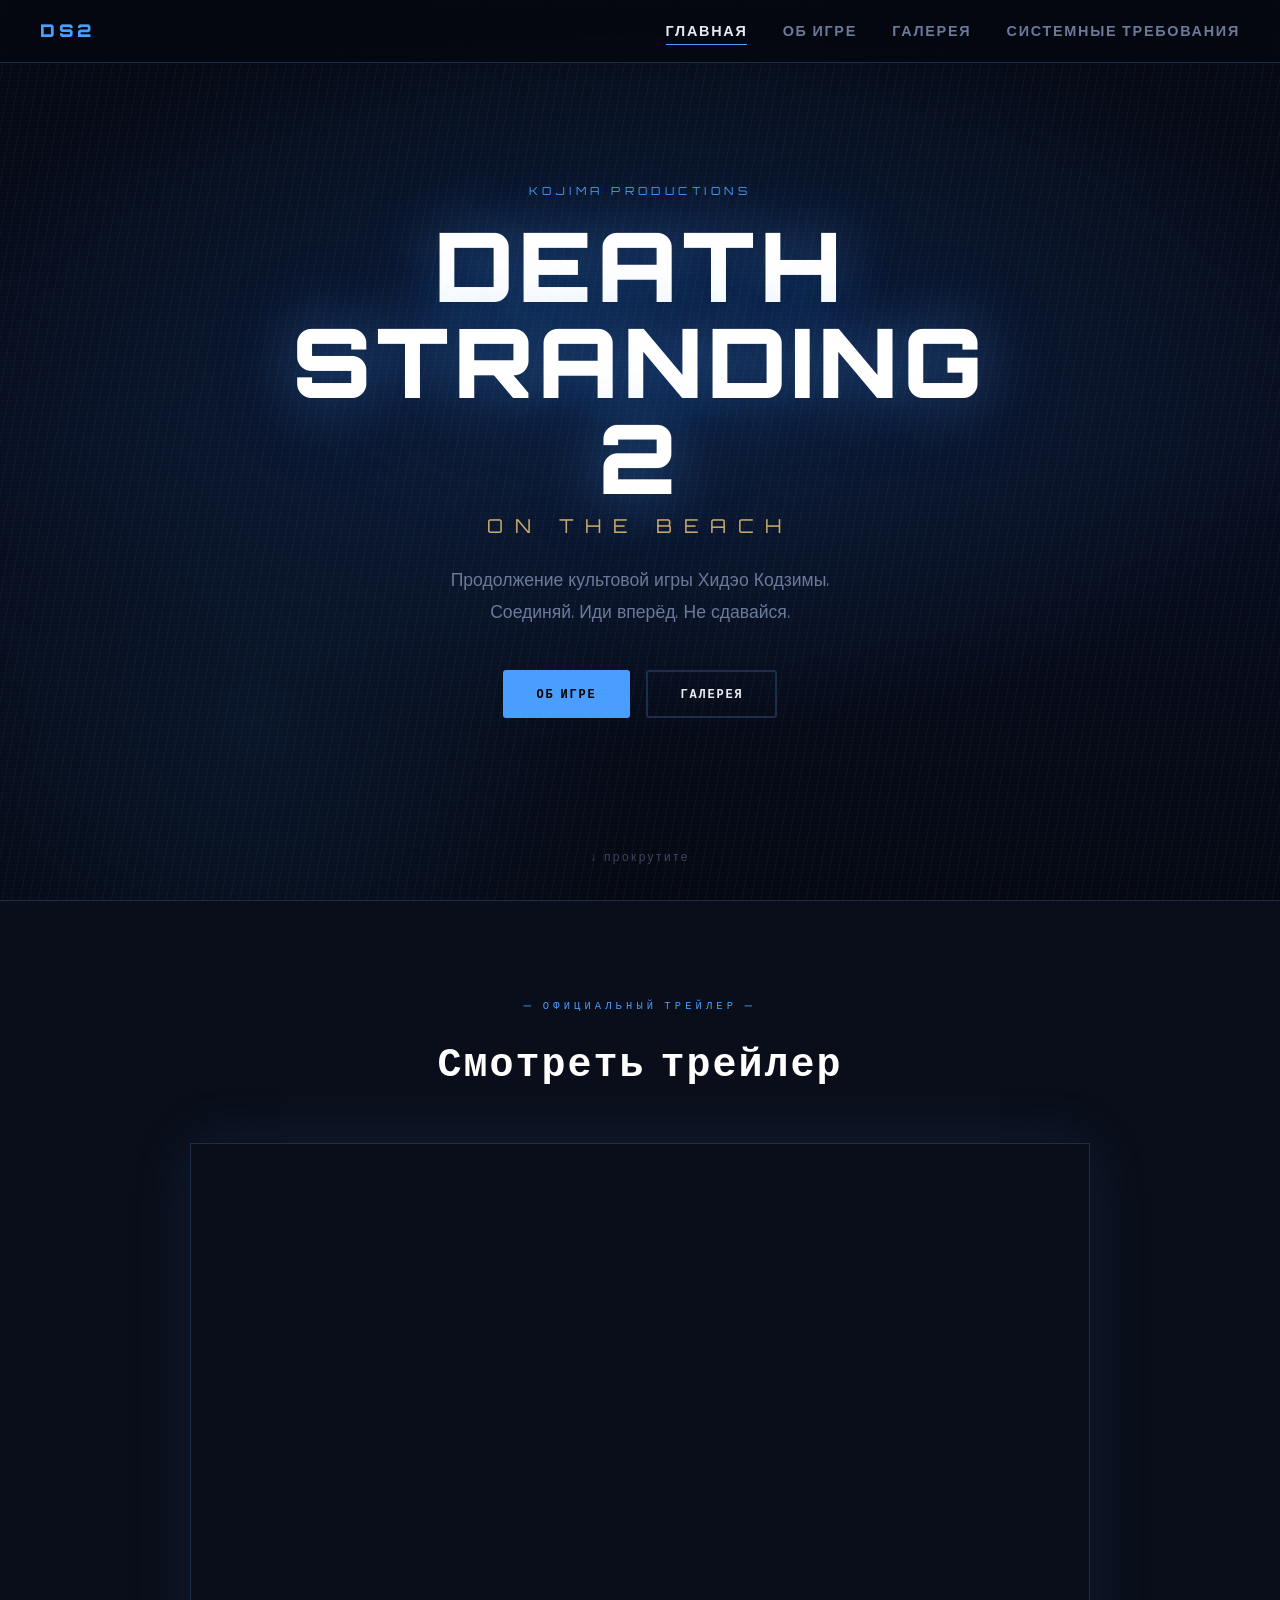
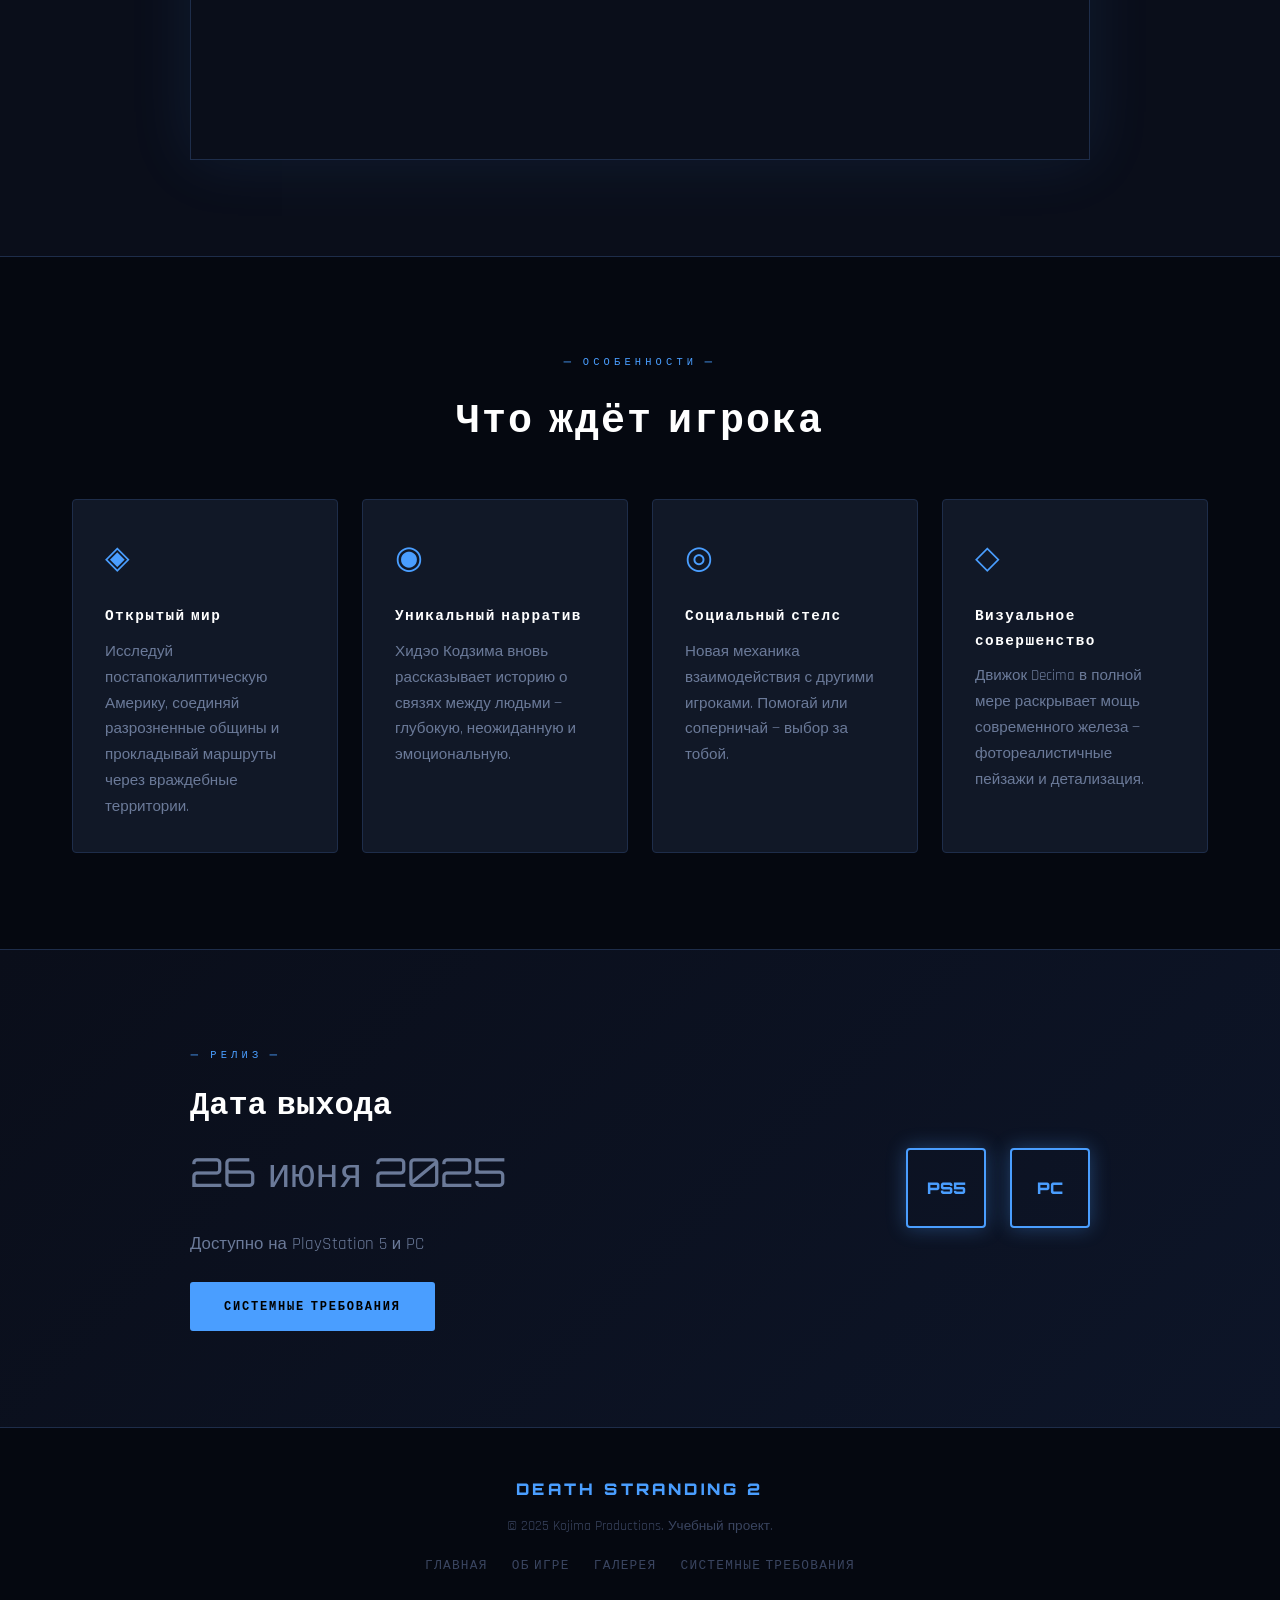
==== index.html @ 8b756a4e "Add files via upload" ====
<!DOCTYPE html>
<html lang="ru">
<head>
  <meta charset="UTF-8" />
  <meta name="viewport" content="width=device-width, initial-scale=1.0" />
  <title>Death Stranding 2: On The Beach</title>
  <link rel="stylesheet" href="style.css" />
  <link href="https://fonts.googleapis.com/css2?family=Orbitron:wght@400;700;900&family=Rajdhani:wght@300;400;600&display=swap" rel="stylesheet" />
</head>
<body>

  <!-- NAV -->
  <nav class="navbar" id="navbar">
    <div class="nav-logo">DS2</div>
    <ul class="nav-links">
      <li><a href="index.html" class="active">Главная</a></li>
      <li><a href="about.html">Об игре</a></li>
      <li><a href="gallery.html">Галерея</a></li>
      <li><a href="sysreq.html">Системные требования</a></li>
    </ul>
    <div class="nav-burger" id="burger">&#9776;</div>
  </nav>

  <!-- HERO -->
  <section class="hero">
    <div class="hero-bg">
      <div class="hero-overlay"></div>
      <div class="rain"></div>
    </div>
    <div class="hero-content">
      <p class="hero-sub">KOJIMA PRODUCTIONS</p>
      <h1 class="hero-title">DEATH STRANDING 2</h1>
      <p class="hero-tagline">ON THE BEACH</p>
      <p class="hero-desc">Продолжение культовой игры Хидэо Кодзимы.<br>Соединяй. Иди вперёд. Не сдавайся.</p>
      <div class="hero-buttons">
        <a href="about.html" class="btn btn-primary">Об игре</a>
        <a href="gallery.html" class="btn btn-outline">Галерея</a>
      </div>
    </div>
    <div class="scroll-hint">↓ прокрутите</div>
  </section>

  <!-- TRAILER -->
  <section class="trailer-section" id="trailer">
    <div class="section-header">
      <span class="section-label">— ОФИЦИАЛЬНЫЙ ТРЕЙЛЕР —</span>
      <h2>Смотреть трейлер</h2>
    </div>
    <div class="trailer-wrapper">
      <iframe
        src="https://www.youtube.com/embed/dBpDCbMhFKY"
        title="Death Stranding 2 Official Trailer"
        frameborder="0"
        allowfullscreen
      ></iframe>
    </div>
  </section>

  <!-- FEATURES -->
  <section class="features-section">
    <div class="section-header">
      <span class="section-label">— ОСОБЕННОСТИ —</span>
      <h2>Что ждёт игрока</h2>
    </div>
    <div class="features-grid">
      <div class="feature-card">
        <div class="feature-icon">◈</div>
        <h3>Открытый мир</h3>
        <p>Исследуй постапокалиптическую Америку, соединяй разрозненные общины и прокладывай маршруты через враждебные территории.</p>
      </div>
      <div class="feature-card">
        <div class="feature-icon">◉</div>
        <h3>Уникальный нарратив</h3>
        <p>Хидэо Кодзима вновь рассказывает историю о связях между людьми — глубокую, неожиданную и эмоциональную.</p>
      </div>
      <div class="feature-card">
        <div class="feature-icon">◎</div>
        <h3>Социальный стелс</h3>
        <p>Новая механика взаимодействия с другими игроками. Помогай или соперничай — выбор за тобой.</p>
      </div>
      <div class="feature-card">
        <div class="feature-icon">◇</div>
        <h3>Визуальное совершенство</h3>
        <p>Движок Decima в полной мере раскрывает мощь современного железа — фотореалистичные пейзажи и детализация.</p>
      </div>
    </div>
  </section>

  <!-- RELEASE INFO -->
  <section class="release-section">
    <div class="release-content">
      <div class="release-text">
        <span class="section-label">— РЕЛИЗ —</span>
        <h2>Дата выхода</h2>
        <p class="release-date">26 июня 2025</p>
        <p>Доступно на PlayStation 5 и PC</p>
        <a href="sysreq.html" class="btn btn-primary">Системные требования</a>
      </div>
      <div class="release-platforms">
        <div class="platform-badge">PS5</div>
        <div class="platform-badge">PC</div>
      </div>
    </div>
  </section>

  <!-- FOOTER -->
  <footer class="footer">
    <div class="footer-logo">DEATH STRANDING 2</div>
    <p>© 2025 Kojima Productions. Учебный проект.</p>
    <nav class="footer-nav">
      <a href="index.html">Главная</a>
      <a href="about.html">Об игре</a>
      <a href="gallery.html">Галерея</a>
      <a href="sysreq.html">Системные требования</a>
    </nav>
  </footer>

  <script src="main.js"></script>
</body>
</html>
---- style.css ----
/* ===========================
   CSS VARIABLES & RESET
   =========================== */
:root {
  --bg-deep:      #050810;
  --bg-dark:      #0a0e1a;
  --bg-mid:       #0f1628;
  --bg-card:      #111827;
  --accent:       #4a9eff;
  --accent-glow:  #4a9eff55;
  --accent-soft:  #2a6bcc;
  --gold:         #c8a96e;
  --text-primary: #e8eaf0;
  --text-muted:   #6b7a99;
  --text-dim:     #3a4560;
  --border:       #1e2d4a;
  --border-glow:  #4a9eff33;
  --danger:       #ff4a4a;
  --font-title:   'Orbitron', monospace;
  --font-body:    'Rajdhani', sans-serif;
}

*, *::before, *::after { box-sizing: border-box; margin: 0; padding: 0; }
html { scroll-behavior: smooth; }

body {
  background: var(--bg-deep);
  color: var(--text-primary);
  font-family: var(--font-body);
  font-size: 1.05rem;
  line-height: 1.7;
  overflow-x: hidden;
}

a { color: var(--accent); text-decoration: none; transition: color .2s; }
a:hover { color: #fff; }

img { max-width: 100%; display: block; }

/* ===========================
   NAVBAR
   =========================== */
.navbar {
  position: fixed;
  top: 0; left: 0; right: 0;
  z-index: 1000;
  display: flex;
  align-items: center;
  justify-content: space-between;
  padding: 1rem 2.5rem;
  background: rgba(5, 8, 16, 0.85);
  backdrop-filter: blur(12px);
  border-bottom: 1px solid var(--border);
  transition: background .3s;
}

.navbar.scrolled {
  background: rgba(5, 8, 16, 0.98);
  border-bottom-color: var(--border-glow);
}

.nav-logo {
  font-family: var(--font-title);
  font-size: 1.1rem;
  font-weight: 900;
  color: var(--accent);
  letter-spacing: 0.2em;
}

.nav-links {
  display: flex;
  gap: 2.2rem;
  list-style: none;
}

.nav-links a {
  font-family: var(--font-body);
  font-size: 0.9rem;
  font-weight: 600;
  letter-spacing: 0.12em;
  text-transform: uppercase;
  color: var(--text-muted);
  position: relative;
  padding-bottom: 4px;
}

.nav-links a::after {
  content: '';
  position: absolute;
  bottom: 0; left: 0;
  width: 0; height: 1px;
  background: var(--accent);
  transition: width .3s;
}

.nav-links a:hover,
.nav-links a.active {
  color: var(--text-primary);
}

.nav-links a:hover::after,
.nav-links a.active::after { width: 100%; }

.nav-burger {
  display: none;
  font-size: 1.5rem;
  cursor: pointer;
  color: var(--text-primary);
}

/* ===========================
   HERO SECTION
   =========================== */
.hero {
  position: relative;
  min-height: 100vh;
  display: flex;
  align-items: center;
  justify-content: center;
  text-align: center;
  overflow: hidden;
}

.hero-bg {
  position: absolute;
  inset: 0;
  background:
    radial-gradient(ellipse 80% 60% at 50% 40%, #0d1f3c 0%, transparent 70%),
    radial-gradient(ellipse 50% 80% at 20% 80%, #0a1528 0%, transparent 60%),
    linear-gradient(180deg, #050810 0%, #080d1e 50%, #050810 100%);
}

.hero-overlay {
  position: absolute;
  inset: 0;
  background: 
    repeating-linear-gradient(
      0deg,
      transparent,
      transparent 2px,
      rgba(74, 158, 255, 0.015) 2px,
      rgba(74, 158, 255, 0.015) 4px
    );
  pointer-events: none;
}

/* Rain effect */
.rain {
  position: absolute;
  inset: 0;
  pointer-events: none;
  overflow: hidden;
}

.rain::before {
  content: '';
  position: absolute;
  top: -100%;
  left: -20%;
  width: 140%;
  height: 200%;
  background: repeating-linear-gradient(
    100deg,
    transparent 0px,
    transparent 8px,
    rgba(74, 158, 255, 0.06) 8px,
    rgba(74, 158, 255, 0.06) 9px
  );
  animation: rain-fall 2s linear infinite;
}

@keyframes rain-fall {
  0%   { transform: translateY(-50%) translateX(-5%); }
  100% { transform: translateY(0%) translateX(0%); }
}

.hero-content {
  position: relative;
  z-index: 2;
  max-width: 800px;
  padding: 0 2rem;
  animation: hero-in 1.2s ease both;
}

@keyframes hero-in {
  from { opacity: 0; transform: translateY(40px); }
  to   { opacity: 1; transform: translateY(0); }
}

.hero-sub {
  font-family: var(--font-title);
  font-size: 0.7rem;
  letter-spacing: 0.4em;
  color: var(--accent);
  text-transform: uppercase;
  margin-bottom: 1rem;
}

.hero-title {
  font-family: var(--font-title);
  font-size: clamp(2.5rem, 8vw, 6rem);
  font-weight: 900;
  line-height: 1;
  letter-spacing: 0.05em;
  color: #fff;
  text-shadow: 0 0 60px rgba(74, 158, 255, 0.4), 0 0 120px rgba(74, 158, 255, 0.15);
  margin-bottom: 0.3rem;
}

.hero-tagline {
  font-family: var(--font-title);
  font-size: clamp(0.8rem, 2vw, 1.2rem);
  letter-spacing: 0.6em;
  color: var(--gold);
  margin-bottom: 1.5rem;
}

.hero-desc {
  font-size: 1.1rem;
  color: var(--text-muted);
  max-width: 500px;
  margin: 0 auto 2.5rem;
  line-height: 1.8;
}

.hero-buttons {
  display: flex;
  gap: 1rem;
  justify-content: center;
  flex-wrap: wrap;
}

.scroll-hint {
  position: absolute;
  bottom: 2rem;
  left: 50%;
  transform: translateX(-50%);
  font-size: 0.75rem;
  letter-spacing: 0.2em;
  color: var(--text-dim);
  animation: bob 2s ease infinite;
}

@keyframes bob {
  0%, 100% { transform: translateX(-50%) translateY(0); }
  50%       { transform: translateX(-50%) translateY(6px); }
}

/* ===========================
   BUTTONS
   =========================== */
.btn {
  display: inline-block;
  padding: 0.75rem 2rem;
  font-family: var(--font-title);
  font-size: 0.75rem;
  font-weight: 700;
  letter-spacing: 0.15em;
  text-transform: uppercase;
  border-radius: 3px;
  transition: all .25s;
  cursor: pointer;
}

.btn-primary {
  background: var(--accent);
  color: #000;
  border: 2px solid var(--accent);
}

.btn-primary:hover {
  background: #fff;
  border-color: #fff;
  color: #000;
  box-shadow: 0 0 30px var(--accent-glow);
}

.btn-outline {
  background: transparent;
  color: var(--text-primary);
  border: 2px solid var(--border);
}

.btn-outline:hover {
  border-color: var(--accent);
  color: var(--accent);
  box-shadow: 0 0 20px var(--accent-glow);
}

/* ===========================
   SECTION HEADERS
   =========================== */
.section-label {
  font-family: var(--font-title);
  font-size: 0.65rem;
  letter-spacing: 0.4em;
  color: var(--accent);
  display: block;
  margin-bottom: 0.75rem;
}

.section-header {
  text-align: center;
  margin-bottom: 3rem;
}

.section-header h2 {
  font-family: var(--font-title);
  font-size: clamp(1.5rem, 4vw, 2.5rem);
  font-weight: 900;
  color: #fff;
  letter-spacing: 0.05em;
}

/* ===========================
   TRAILER SECTION
   =========================== */
.trailer-section {
  padding: 6rem 2rem;
  background: var(--bg-dark);
  border-top: 1px solid var(--border);
  border-bottom: 1px solid var(--border);
}

.trailer-wrapper {
  max-width: 900px;
  margin: 0 auto;
  position: relative;
  padding-bottom: 50.625%; /* 16:9 ratio for 900px max */
  height: 0;
  overflow: hidden;
  border: 1px solid var(--border);
  box-shadow: 0 0 60px rgba(74, 158, 255, 0.1);
}

.trailer-wrapper iframe {
  position: absolute;
  top: 0; left: 0;
  width: 100%;
  height: 100%;
}

/* ===========================
   FEATURES SECTION
   =========================== */
.features-section {
  padding: 6rem 2rem;
  max-width: 1200px;
  margin: 0 auto;
}

.features-grid {
  display: grid;
  grid-template-columns: repeat(auto-fit, minmax(240px, 1fr));
  gap: 1.5rem;
}

.feature-card {
  background: var(--bg-card);
  border: 1px solid var(--border);
  border-radius: 4px;
  padding: 2rem;
  transition: border-color .3s, transform .3s;
}

.feature-card:hover {
  border-color: var(--accent);
  transform: translateY(-4px);
  box-shadow: 0 8px 40px rgba(74, 158, 255, 0.08);
}

.feature-icon {
  font-size: 2rem;
  color: var(--accent);
  margin-bottom: 1rem;
}

.feature-card h3 {
  font-family: var(--font-title);
  font-size: 0.9rem;
  letter-spacing: 0.1em;
  color: #fff;
  margin-bottom: 0.75rem;
}

.feature-card p {
  color: var(--text-muted);
  font-size: 0.95rem;
  line-height: 1.7;
}

/* ===========================
   RELEASE SECTION
   =========================== */
.release-section {
  padding: 6rem 2rem;
  background: linear-gradient(135deg, var(--bg-dark) 0%, #0d1528 100%);
  border-top: 1px solid var(--border);
}

.release-content {
  max-width: 900px;
  margin: 0 auto;
  display: flex;
  align-items: center;
  justify-content: space-between;
  gap: 3rem;
  flex-wrap: wrap;
}

.release-text h2 {
  font-family: var(--font-title);
  font-size: 2rem;
  color: #fff;
  margin-bottom: 0.5rem;
}

.release-date {
  font-family: var(--font-title);
  font-size: 2.5rem;
  color: var(--accent);
  margin-bottom: 0.5rem;
}

.release-text p {
  color: var(--text-muted);
  margin-bottom: 1.5rem;
}

.release-platforms {
  display: flex;
  gap: 1.5rem;
}

.platform-badge {
  width: 80px;
  height: 80px;
  display: flex;
  align-items: center;
  justify-content: center;
  font-family: var(--font-title);
  font-size: 1rem;
  font-weight: 900;
  color: var(--accent);
  border: 2px solid var(--accent);
  border-radius: 4px;
  box-shadow: 0 0 20px var(--accent-glow);
}

/* ===========================
   PAGE HERO (inner pages)
   =========================== */
.page-hero {
  padding: 10rem 2rem 4rem;
  background:
    radial-gradient(ellipse 70% 60% at 50% 50%, #0d1f3c 0%, transparent 70%),
    var(--bg-deep);
  border-bottom: 1px solid var(--border);
  text-align: center;
}

.page-hero-content h1 {
  font-family: var(--font-title);
  font-size: clamp(2rem, 6vw, 4rem);
  font-weight: 900;
  color: #fff;
  line-height: 1.1;
  margin-top: 0.5rem;
}

/* ===========================
   ABOUT PAGE
   =========================== */
.about-section {
  max-width: 1200px;
  margin: 0 auto;
  padding: 5rem 2rem;
}

.about-grid {
  display: grid;
  grid-template-columns: 1fr 360px;
  gap: 3rem;
}

.about-text h2 {
  font-family: var(--font-title);
  font-size: 1.2rem;
  color: var(--accent);
  letter-spacing: 0.08em;
  margin: 2rem 0 0.75rem;
}

.about-text h2:first-child { margin-top: 0; }

.about-text p {
  color: var(--text-muted);
  margin-bottom: 1rem;
  line-height: 1.8;
}

.info-card {
  background: var(--bg-card);
  border: 1px solid var(--border);
  border-radius: 4px;
  padding: 1.5rem;
  margin-bottom: 1.5rem;
}

.info-card h3 {
  font-family: var(--font-title);
  font-size: 0.75rem;
  letter-spacing: 0.2em;
  color: var(--accent);
  margin-bottom: 1rem;
  padding-bottom: 0.75rem;
  border-bottom: 1px solid var(--border);
}

.info-list {
  list-style: none;
}

.info-list li {
  display: flex;
  justify-content: space-between;
  padding: 0.5rem 0;
  border-bottom: 1px solid var(--border);
  font-size: 0.9rem;
}

.info-list li:last-child { border-bottom: none; }
.info-list li span:first-child { color: var(--text-muted); }
.info-list li span:last-child { color: var(--text-primary); text-align: right; }

.rating-row {
  display: flex;
  justify-content: space-between;
  padding: 0.5rem 0;
  font-size: 0.9rem;
  border-bottom: 1px solid var(--border);
}

.rating-row:last-child { border-bottom: none; }
.rating-val { color: var(--gold); font-weight: 600; }

.characters-section {
  background: var(--bg-dark);
  border-top: 1px solid var(--border);
  padding: 5rem 2rem;
}

.characters-grid {
  max-width: 1000px;
  margin: 0 auto;
  display: grid;
  grid-template-columns: repeat(auto-fit, minmax(260px, 1fr));
  gap: 1.5rem;
}

.char-card {
  background: var(--bg-mid);
  border: 1px solid var(--border);
  border-radius: 4px;
  padding: 2rem;
  position: relative;
  overflow: hidden;
  transition: border-color .3s;
}

.char-card:hover { border-color: var(--accent); }

.char-number {
  font-family: var(--font-title);
  font-size: 3rem;
  font-weight: 900;
  color: var(--border);
  position: absolute;
  top: 1rem; right: 1.5rem;
  line-height: 1;
}

.char-card h3 {
  font-family: var(--font-title);
  font-size: 0.85rem;
  color: #fff;
  letter-spacing: 0.1em;
  margin-bottom: 0.75rem;
}

.char-card p { color: var(--text-muted); font-size: 0.95rem; }

/* ===========================
   GALLERY PAGE
   =========================== */
.gallery-section {
  max-width: 1200px;
  margin: 0 auto;
  padding: 5rem 2rem;
}

.gallery-grid {
  display: grid;
  grid-template-columns: repeat(auto-fill, minmax(340px, 1fr));
  gap: 1.5rem;
}

.gallery-card {
  cursor: pointer;
  border: 1px solid var(--border);
  border-radius: 4px;
  overflow: hidden;
  transition: border-color .3s, transform .3s;
}

.gallery-card:hover {
  border-color: var(--accent);
  transform: scale(1.02);
  box-shadow: 0 8px 40px rgba(74, 158, 255, 0.12);
}

.gallery-img {
  width: 100%;
  height: 220px;
  background-size: cover;
  background-position: center;
  position: relative;
}

/* Scene placeholders using gradients */
.scene-1 {
  background: linear-gradient(135deg, #0a1a2e 0%, #0d2a4a 40%, #1a3a5c 70%, #0a1a2e 100%);
}
.scene-1::after {
  content: '◈ Горный ландшафт';
  position: absolute; bottom: 10px; left: 10px;
  font-family: var(--font-title); font-size: 0.6rem; color: var(--accent);
  letter-spacing: 0.15em; opacity: 0.6;
}

.scene-2 {
  background: linear-gradient(160deg, #050a14 0%, #0a1e36 50%, #061424 100%);
}
.scene-2::before {
  content: '';
  position: absolute; inset: 0;
  background: repeating-linear-gradient(
    100deg, transparent 0px, transparent 8px,
    rgba(74,158,255,0.1) 8px, rgba(74,158,255,0.1) 9px
  );
}

.scene-3 {
  background: linear-gradient(120deg, #0c1a0c 0%, #0a200a 30%, #152515 60%, #0c2c0c 100%);
}
.scene-3::after {
  content: '';
  position: absolute; bottom: 0; left: 0; right: 0; height: 40%;
  background: linear-gradient(to top, rgba(20,80,20,0.3), transparent);
}

.scene-4 {
  background: linear-gradient(180deg, #02050a 0%, #050d1a 50%, #0a1428 100%);
}
.scene-4::before {
  content: '';
  position: absolute;
  top: 30%; left: 40%;
  width: 120px; height: 2px;
  background: linear-gradient(90deg, transparent, var(--accent), transparent);
  opacity: 0.4;
  box-shadow: 0 0 20px var(--accent);
}

.scene-5 {
  background: linear-gradient(135deg, #1a0a0a 0%, #2a0a14 40%, #1a0a20 100%);
}
.scene-5::before {
  content: '';
  position: absolute; inset: 0;
  background: radial-gradient(circle at 50% 40%, rgba(200,80,80,0.2) 0%, transparent 60%);
}

.scene-6 {
  background: linear-gradient(160deg, #080814 0%, #0e0e2a 50%, #060618 100%);
}
.scene-6::before {
  content: '';
  position: absolute; inset: 0;
  background: repeating-linear-gradient(
    0deg, transparent, transparent 30px,
    rgba(100,100,200,0.04) 30px, rgba(100,100,200,0.04) 31px
  );
}

.gallery-caption {
  background: var(--bg-card);
  padding: 0.75rem 1rem;
  font-size: 0.85rem;
  color: var(--text-muted);
}

/* Lightbox */
.lightbox {
  display: none;
  position: fixed;
  inset: 0;
  z-index: 2000;
  background: rgba(0,0,0,0.95);
  align-items: center;
  justify-content: center;
}

.lightbox.open { display: flex; }

.lightbox-img-wrap {
  max-width: 800px;
  width: 90%;
  text-align: center;
}

.lightbox-img {
  width: 100%;
  height: 480px;
  background-size: cover;
  border: 1px solid var(--border);
  margin-bottom: 1rem;
}

.lightbox-caption {
  color: var(--text-muted);
  font-size: 0.95rem;
}

.lightbox-close, .lightbox-prev, .lightbox-next {
  position: absolute;
  background: none;
  border: 1px solid var(--border);
  color: var(--text-primary);
  font-size: 1.5rem;
  cursor: pointer;
  width: 48px;
  height: 48px;
  display: flex;
  align-items: center;
  justify-content: center;
  border-radius: 3px;
  transition: border-color .2s;
}

.lightbox-close { top: 1.5rem; right: 1.5rem; }
.lightbox-prev  { left: 1.5rem; top: 50%; transform: translateY(-50%); }
.lightbox-next  { right: 1.5rem; top: 50%; transform: translateY(-50%); }

.lightbox-close:hover,
.lightbox-prev:hover,
.lightbox-next:hover {
  border-color: var(--accent);
  color: var(--accent);
}

/* ===========================
   SYSTEM REQUIREMENTS PAGE
   =========================== */
.sysreq-section {
  max-width: 1200px;
  margin: 0 auto;
  padding: 5rem 2rem;
}

.sysreq-intro {
  max-width: 700px;
  margin: 0 auto 3rem;
  text-align: center;
  color: var(--text-muted);
  line-height: 1.8;
}

.sysreq-grid {
  display: grid;
  grid-template-columns: repeat(auto-fit, minmax(300px, 1fr));
  gap: 1.5rem;
  margin-bottom: 5rem;
}

.sysreq-card {
  background: var(--bg-card);
  border: 1px solid var(--border);
  border-radius: 4px;
  overflow: hidden;
  transition: border-color .3s;
}

.sysreq-card:hover { border-color: var(--border-glow); }

.ultra-card { border-color: var(--gold) !important; }

.sysreq-card-header {
  padding: 1.25rem 1.5rem;
  border-bottom: 1px solid var(--border);
}

.sysreq-card-header.min  { background: rgba(74, 158, 255, 0.05); }
.sysreq-card-header.rec  { background: rgba(74, 158, 255, 0.1); }
.sysreq-card-header.ultra { background: rgba(200, 169, 110, 0.08); }

.sysreq-badge {
  font-family: var(--font-title);
  font-size: 0.7rem;
  letter-spacing: 0.2em;
  color: var(--accent);
  display: block;
  margin-bottom: 0.25rem;
}

.ultra .sysreq-badge { color: var(--gold); }

.sysreq-card-header p {
  font-size: 0.8rem;
  color: var(--text-muted);
}

.sysreq-list {
  list-style: none;
  padding: 0.5rem 0;
}

.sysreq-list li {
  display: flex;
  flex-direction: column;
  gap: 0.2rem;
  padding: 0.75rem 1.5rem;
  border-bottom: 1px solid var(--border);
  font-size: 0.9rem;
}

.sysreq-list li:last-child { border-bottom: none; }

.req-label {
  color: var(--text-muted);
  font-size: 0.75rem;
  text-transform: uppercase;
  letter-spacing: 0.08em;
}

.req-val { color: var(--text-primary); }

/* PS5 section */
.ps5-section {
  border-top: 1px solid var(--border);
  padding-top: 4rem;
}

.ps5-grid {
  display: grid;
  grid-template-columns: repeat(auto-fit, minmax(240px, 1fr));
  gap: 1.5rem;
  max-width: 900px;
  margin: 0 auto;
}

.ps5-card {
  background: var(--bg-mid);
  border: 1px solid var(--border);
  border-radius: 4px;
  padding: 2rem;
  text-align: center;
  transition: border-color .3s;
}

.ps5-card:hover { border-color: var(--accent); }

.ps5-icon {
  font-size: 2rem;
  color: var(--accent);
  margin-bottom: 1rem;
}

.ps5-card h3 {
  font-family: var(--font-title);
  font-size: 0.85rem;
  color: #fff;
  margin-bottom: 0.75rem;
  letter-spacing: 0.1em;
}

.ps5-card p { color: var(--text-muted); font-size: 0.9rem; }

/* ===========================
   FOOTER
   =========================== */
.footer {
  background: var(--bg-deep);
  border-top: 1px solid var(--border);
  padding: 3rem 2rem;
  text-align: center;
}

.footer-logo {
  font-family: var(--font-title);
  font-size: 1rem;
  font-weight: 900;
  color: var(--accent);
  letter-spacing: 0.2em;
  margin-bottom: 0.75rem;
}

.footer p {
  color: var(--text-dim);
  font-size: 0.85rem;
  margin-bottom: 1rem;
}

.footer-nav {
  display: flex;
  gap: 1.5rem;
  justify-content: center;
  flex-wrap: wrap;
}

.footer-nav a {
  font-size: 0.8rem;
  font-family: var(--font-title);
  letter-spacing: 0.1em;
  text-transform: uppercase;
  color: var(--text-dim);
}

.footer-nav a:hover { color: var(--accent); }

/* ===========================
   RESPONSIVE
   =========================== */
@media (max-width: 768px) {
  .navbar { padding: 1rem 1.5rem; }
  .nav-links { display: none; flex-direction: column; position: absolute; top: 100%; left: 0; right: 0; background: var(--bg-deep); border-bottom: 1px solid var(--border); padding: 1rem 2rem; gap: 1rem; }
  .nav-links.open { display: flex; }
  .nav-burger { display: block; }

  .about-grid { grid-template-columns: 1fr; }
  .release-content { flex-direction: column; text-align: center; }
  .release-platforms { justify-content: center; }
  .lightbox-prev { left: 0.5rem; }
  .lightbox-next { right: 0.5rem; }
  .lightbox-img { height: 260px; }
  .gallery-grid { grid-template-columns: 1fr; }
}

@media (max-width: 480px) {
  .hero-title { font-size: 2.2rem; }
  .hero-buttons { flex-direction: column; align-items: center; }
  .sysreq-grid { grid-template-columns: 1fr; }
}
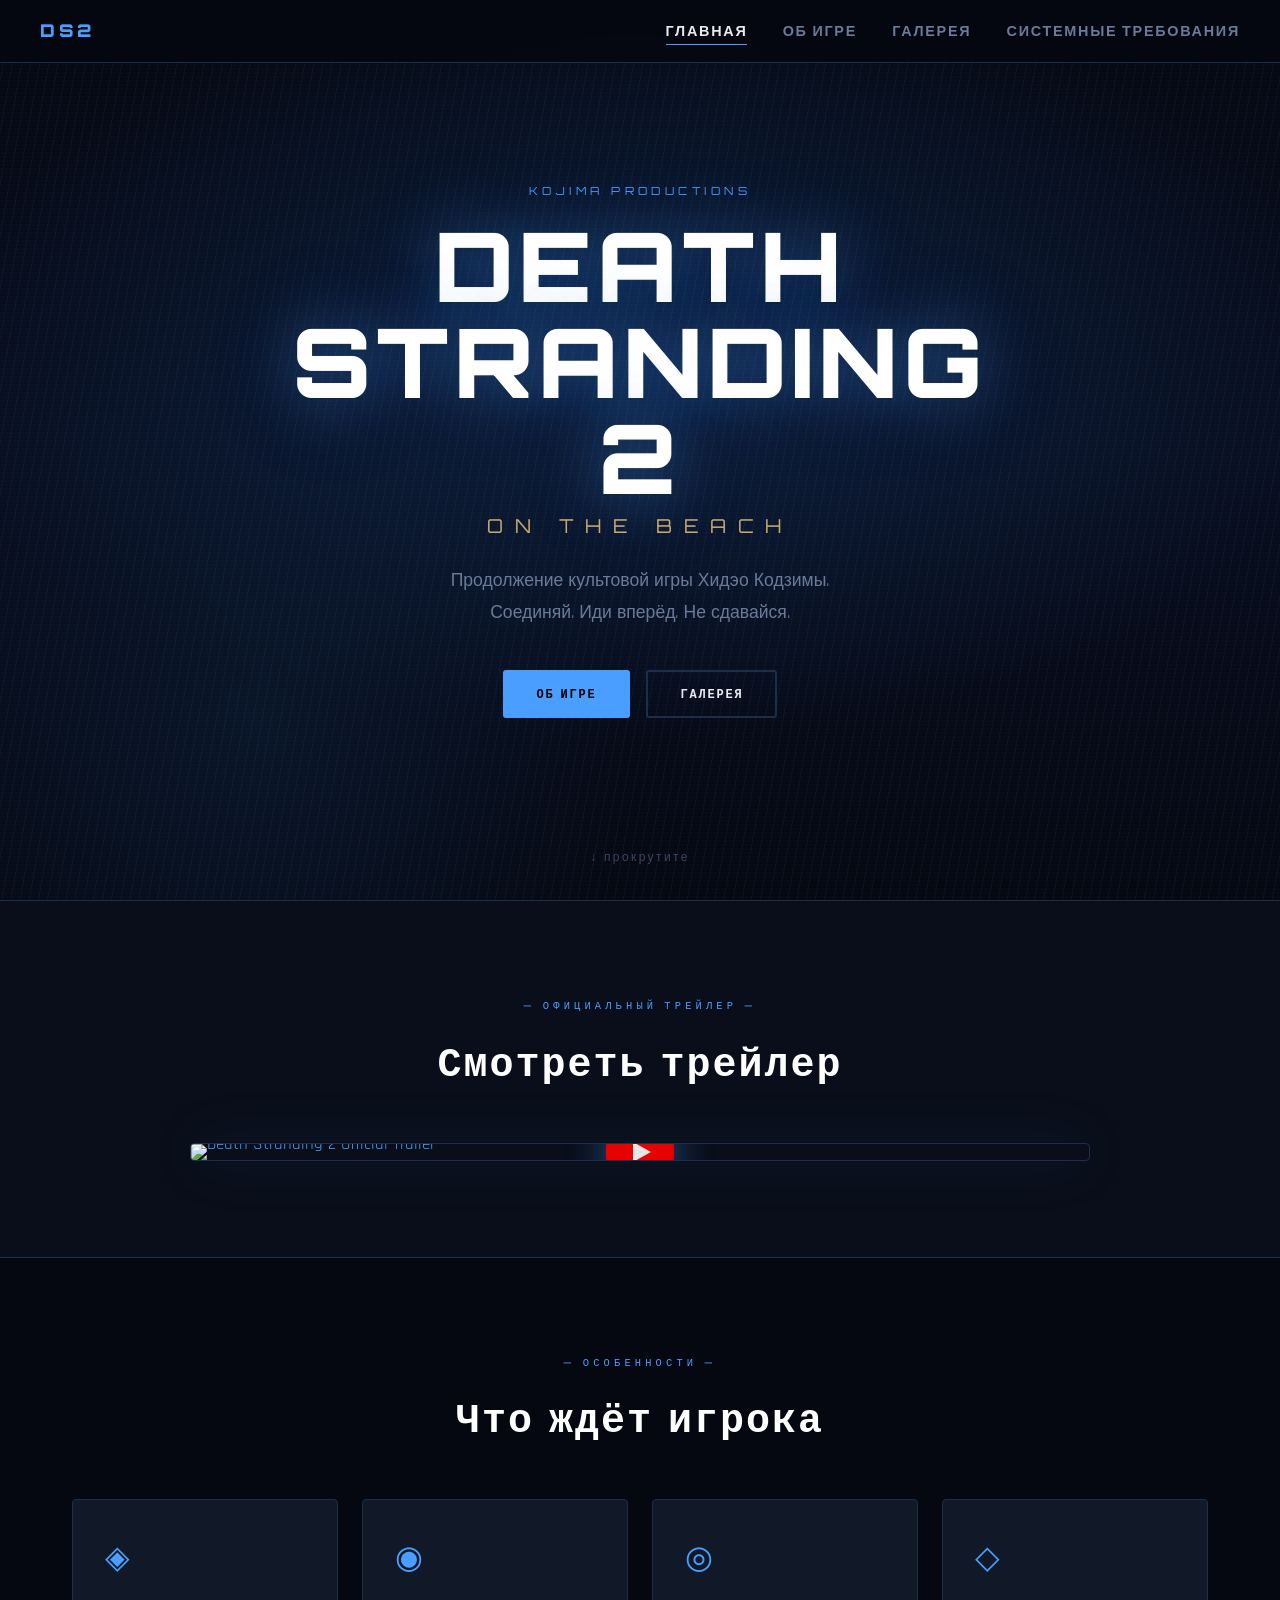
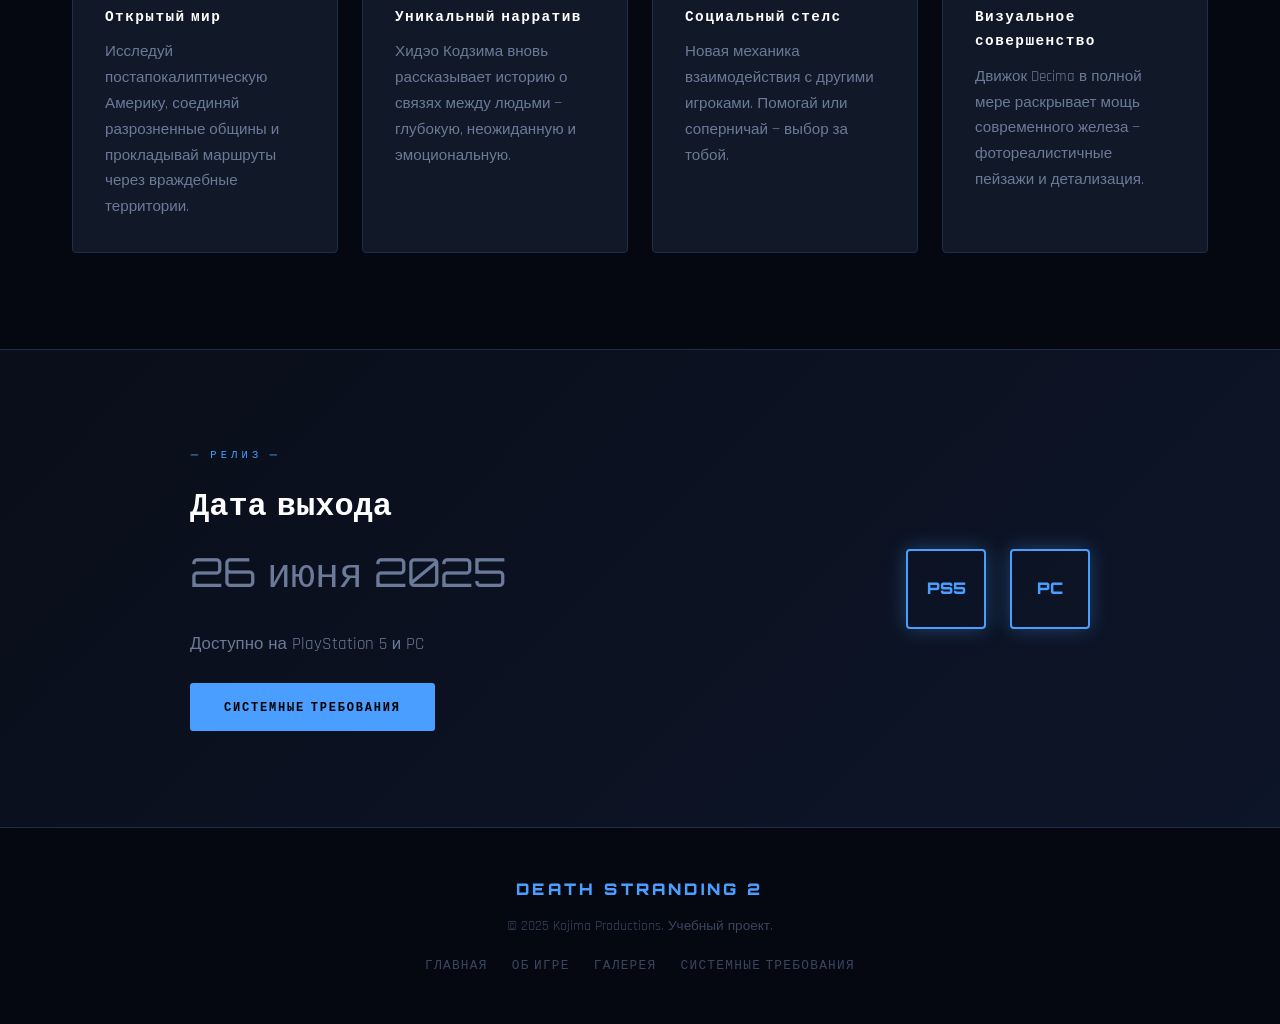
==== commit 31471c5d: "Update trailer section to use thumbnail link Replaced iframe with a clickable trailer thumbnail link" ====
--- a/index.html
+++ b/index.html
@@ -47,12 +47,12 @@
       <h2>Смотреть трейлер</h2>
     </div>
     <div class="trailer-wrapper">
-      <iframe
-        src="https://www.youtube.com/embed/dBpDCbMhFKY"
-        title="Death Stranding 2 Official Trailer"
-        frameborder="0"
-        allowfullscreen
-      ></iframe>
+      <a class="trailer-thumb" href="https://www.youtube.com/watch?v=F79oEkMXElU" target="_blank" rel="noopener">
+        <img src="https://img.youtube.com/vi/F79oEkMXElU/maxresdefault.jpg" alt="Death Stranding 2 Official Trailer" />
+        <div class="trailer-play">
+          <svg viewBox="0 0 68 48" width="68" height="48"><path d="M66.5 7.7c-.8-2.9-3-5.1-5.8-5.9C55.8 0 34 0 34 0S12.2 0 7.3 1.8C4.5 2.6 2.3 4.8 1.5 7.7 0 12.7 0 24 0 24s0 11.3 1.5 16.3c.8 2.9 3 5.1 5.8 5.9C12.2 48 34 48 34 48s21.8 0 26.7-1.8c2.8-.8 5-3 5.8-5.9C68 35.3 68 24 68 24s0-11.3-1.5-16.3z" fill="#ff0000"/><path d="M27 34l18-10-18-10v20z" fill="#fff"/></svg>
+        </div>
+      </a>
     </div>
   </section>
 
--- a/style.css
+++ b/style.css
@@ -325,19 +325,41 @@
 .trailer-wrapper {
   max-width: 900px;
   margin: 0 auto;
-  position: relative;
-  padding-bottom: 50.625%; /* 16:9 ratio for 900px max */
-  height: 0;
-  overflow: hidden;
   border: 1px solid var(--border);
   box-shadow: 0 0 60px rgba(74, 158, 255, 0.1);
-}
-
-.trailer-wrapper iframe {
+  border-radius: 4px;
+  overflow: hidden;
+}
+
+.trailer-thumb {
+  display: block;
+  position: relative;
+  line-height: 0;
+}
+
+.trailer-thumb img {
+  width: 100%;
+  height: auto;
+  display: block;
+  transition: filter .3s;
+}
+
+.trailer-thumb:hover img {
+  filter: brightness(0.7);
+}
+
+.trailer-play {
   position: absolute;
-  top: 0; left: 0;
-  width: 100%;
-  height: 100%;
+  top: 50%; left: 50%;
+  transform: translate(-50%, -50%);
+  opacity: 0.9;
+  transition: opacity .3s, transform .3s;
+  filter: drop-shadow(0 0 20px rgba(74, 158, 255, 0.6));
+}
+
+.trailer-thumb:hover .trailer-play {
+  opacity: 1;
+  transform: translate(-50%, -50%) scale(1.1);
 }
 
 /* ===========================
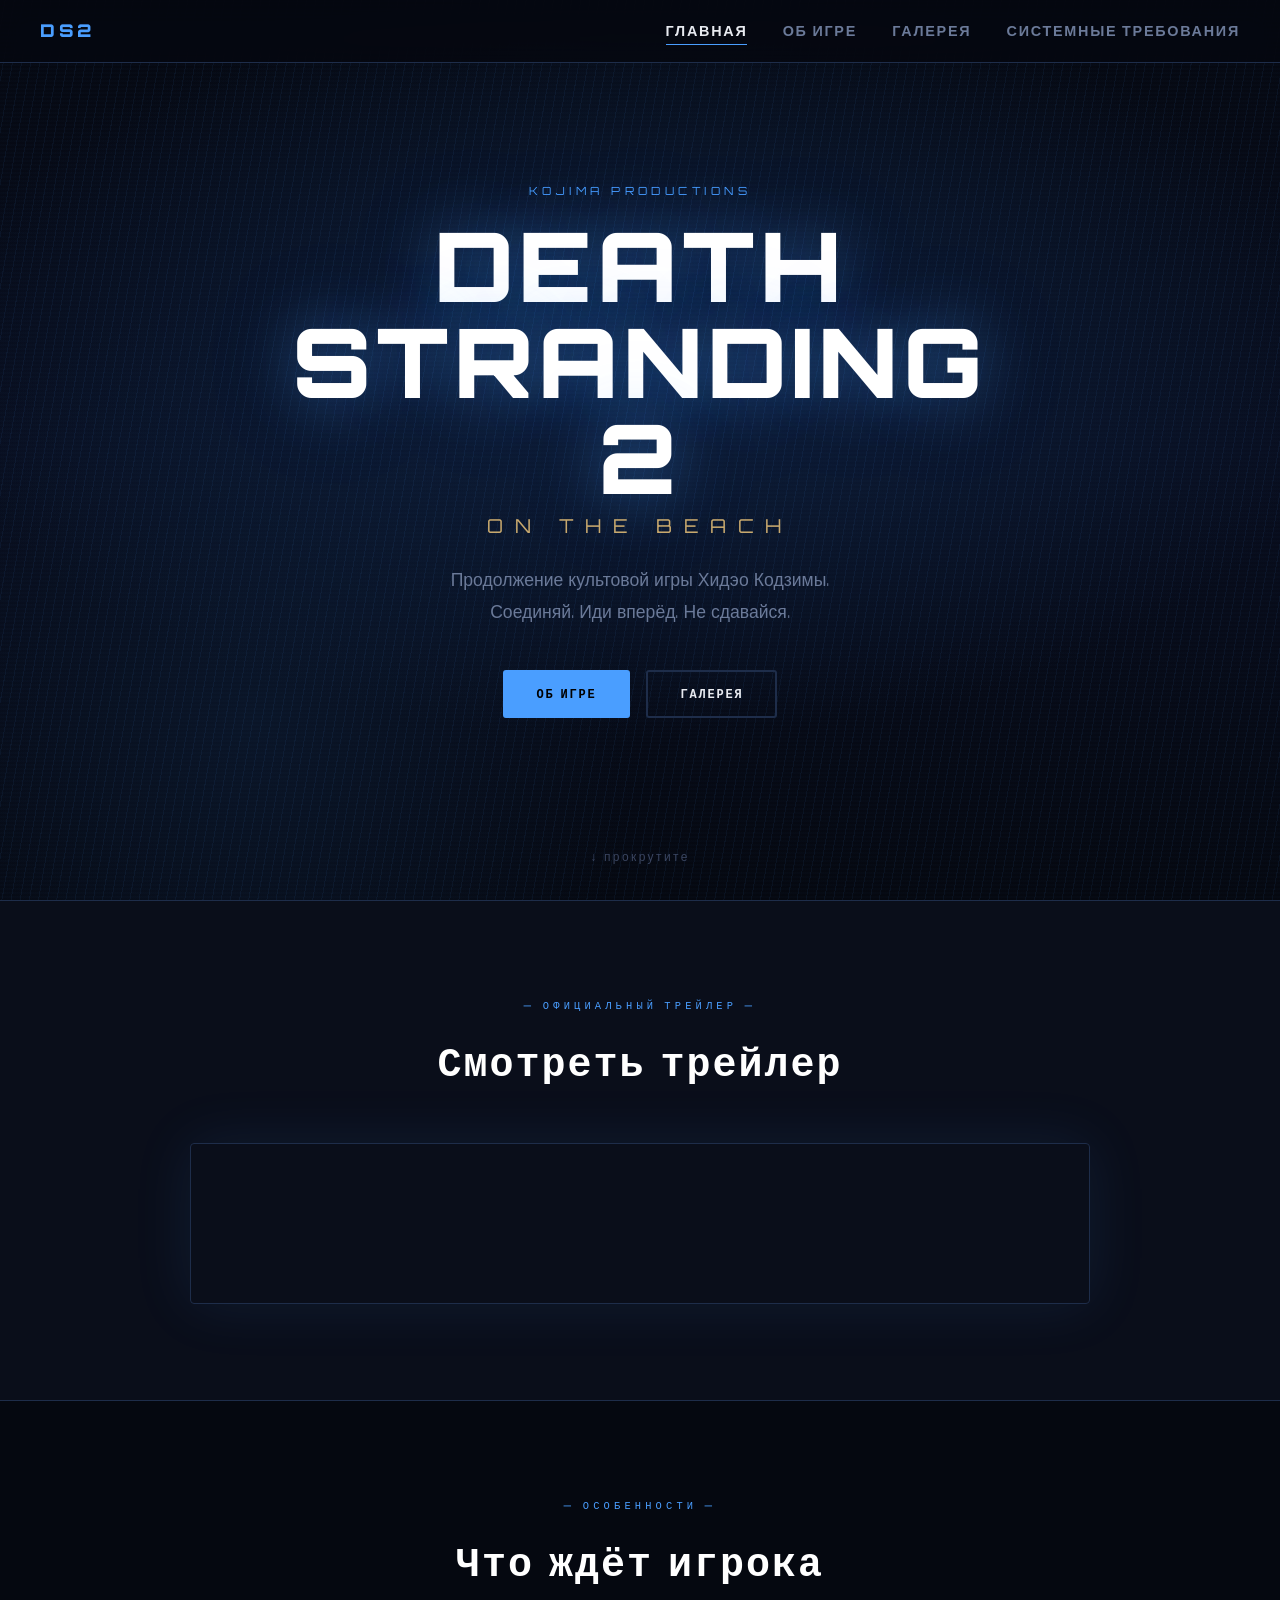
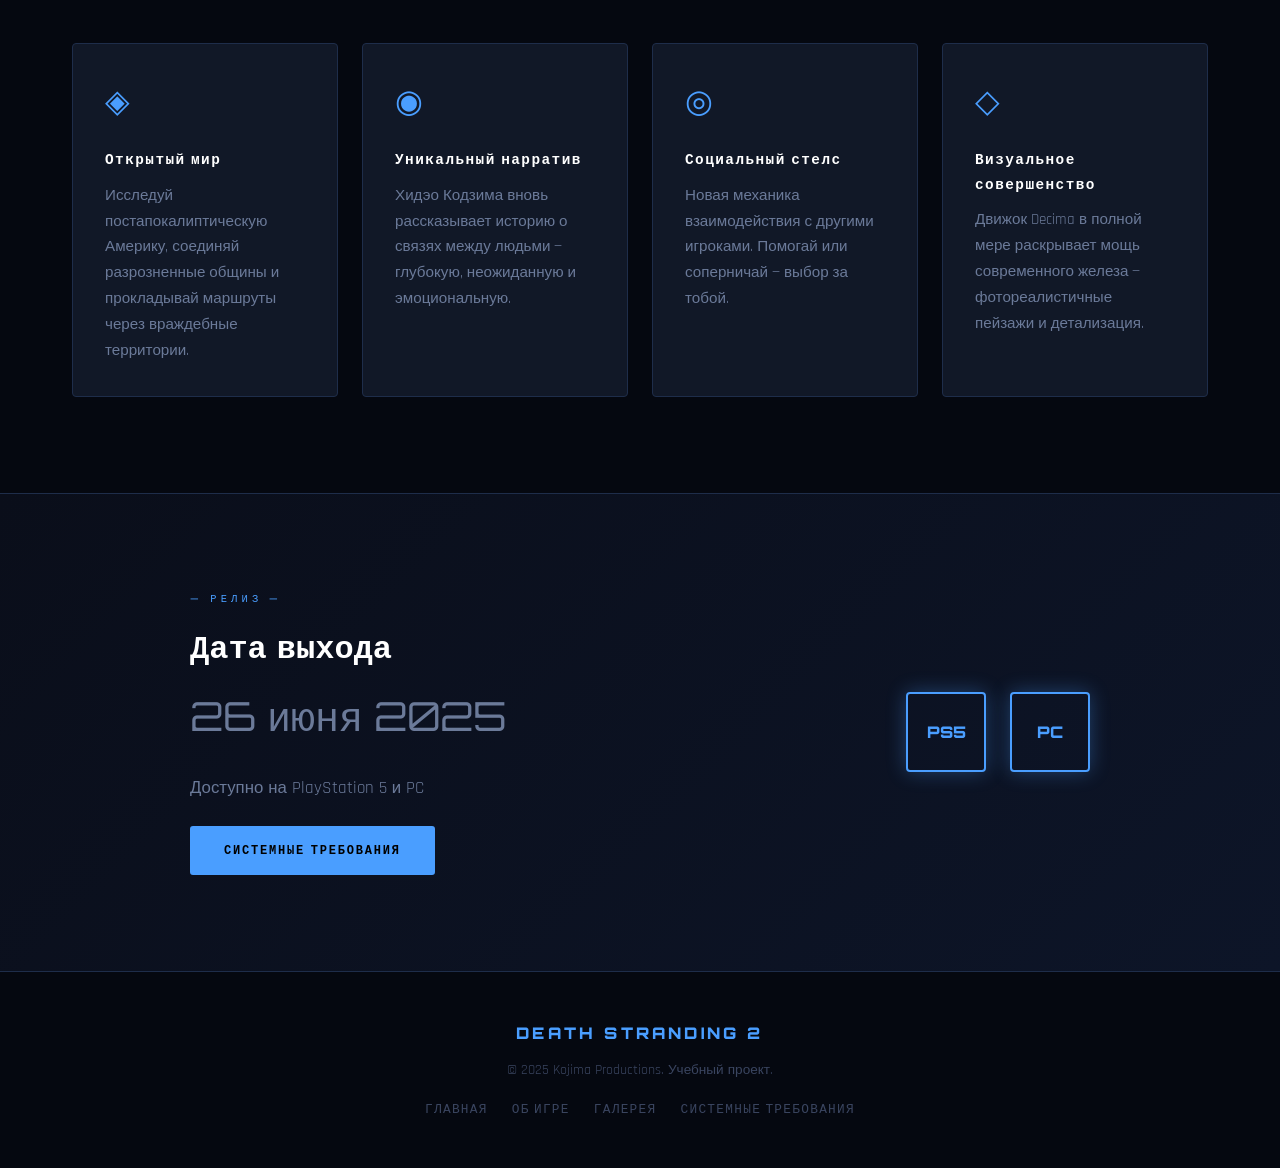
==== commit 8cdd1c7d: "Embed trailer video using iframe instead of link Replaced trailer link with an iframe for embedding." ====
--- a/index.html
+++ b/index.html
@@ -47,12 +47,14 @@
       <h2>Смотреть трейлер</h2>
     </div>
     <div class="trailer-wrapper">
-      <a class="trailer-thumb" href="https://www.youtube.com/watch?v=F79oEkMXElU" target="_blank" rel="noopener">
-        <img src="https://img.youtube.com/vi/F79oEkMXElU/maxresdefault.jpg" alt="Death Stranding 2 Official Trailer" />
-        <div class="trailer-play">
-          <svg viewBox="0 0 68 48" width="68" height="48"><path d="M66.5 7.7c-.8-2.9-3-5.1-5.8-5.9C55.8 0 34 0 34 0S12.2 0 7.3 1.8C4.5 2.6 2.3 4.8 1.5 7.7 0 12.7 0 24 0 24s0 11.3 1.5 16.3c.8 2.9 3 5.1 5.8 5.9C12.2 48 34 48 34 48s21.8 0 26.7-1.8c2.8-.8 5-3 5.8-5.9C68 35.3 68 24 68 24s0-11.3-1.5-16.3z" fill="#ff0000"/><path d="M27 34l18-10-18-10v20z" fill="#fff"/></svg>
-        </div>
-      </a>
+      <iframe
+        src="https://www.youtube-nocookie.com/embed/F79oEkMXElU?rel=0&modestbranding=1"
+        title="Death Stranding 2 Official Trailer"
+        frameborder="0"
+        allow="accelerometer; autoplay; clipboard-write; encrypted-media; gyroscope; picture-in-picture; web-share"
+        referrerpolicy="strict-origin-when-cross-origin"
+        allowfullscreen
+      ></iframe>
     </div>
   </section>
 
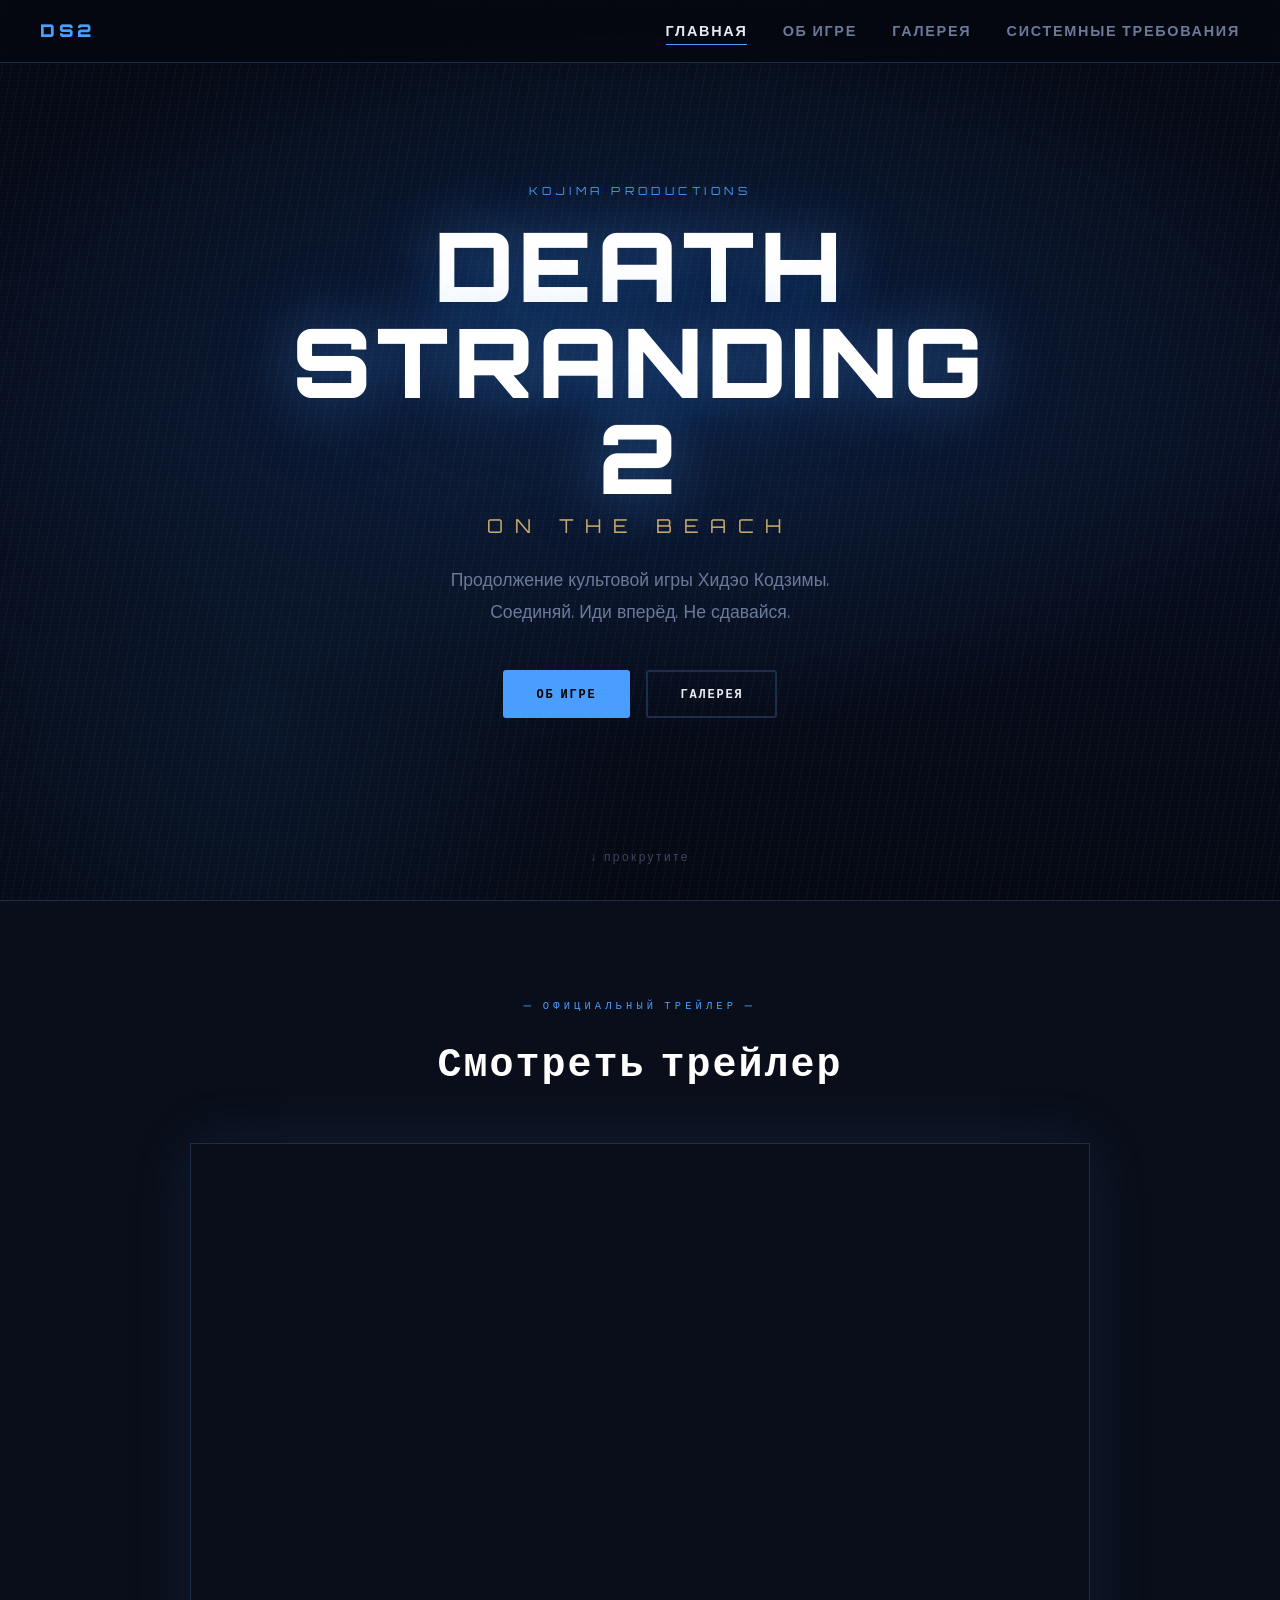
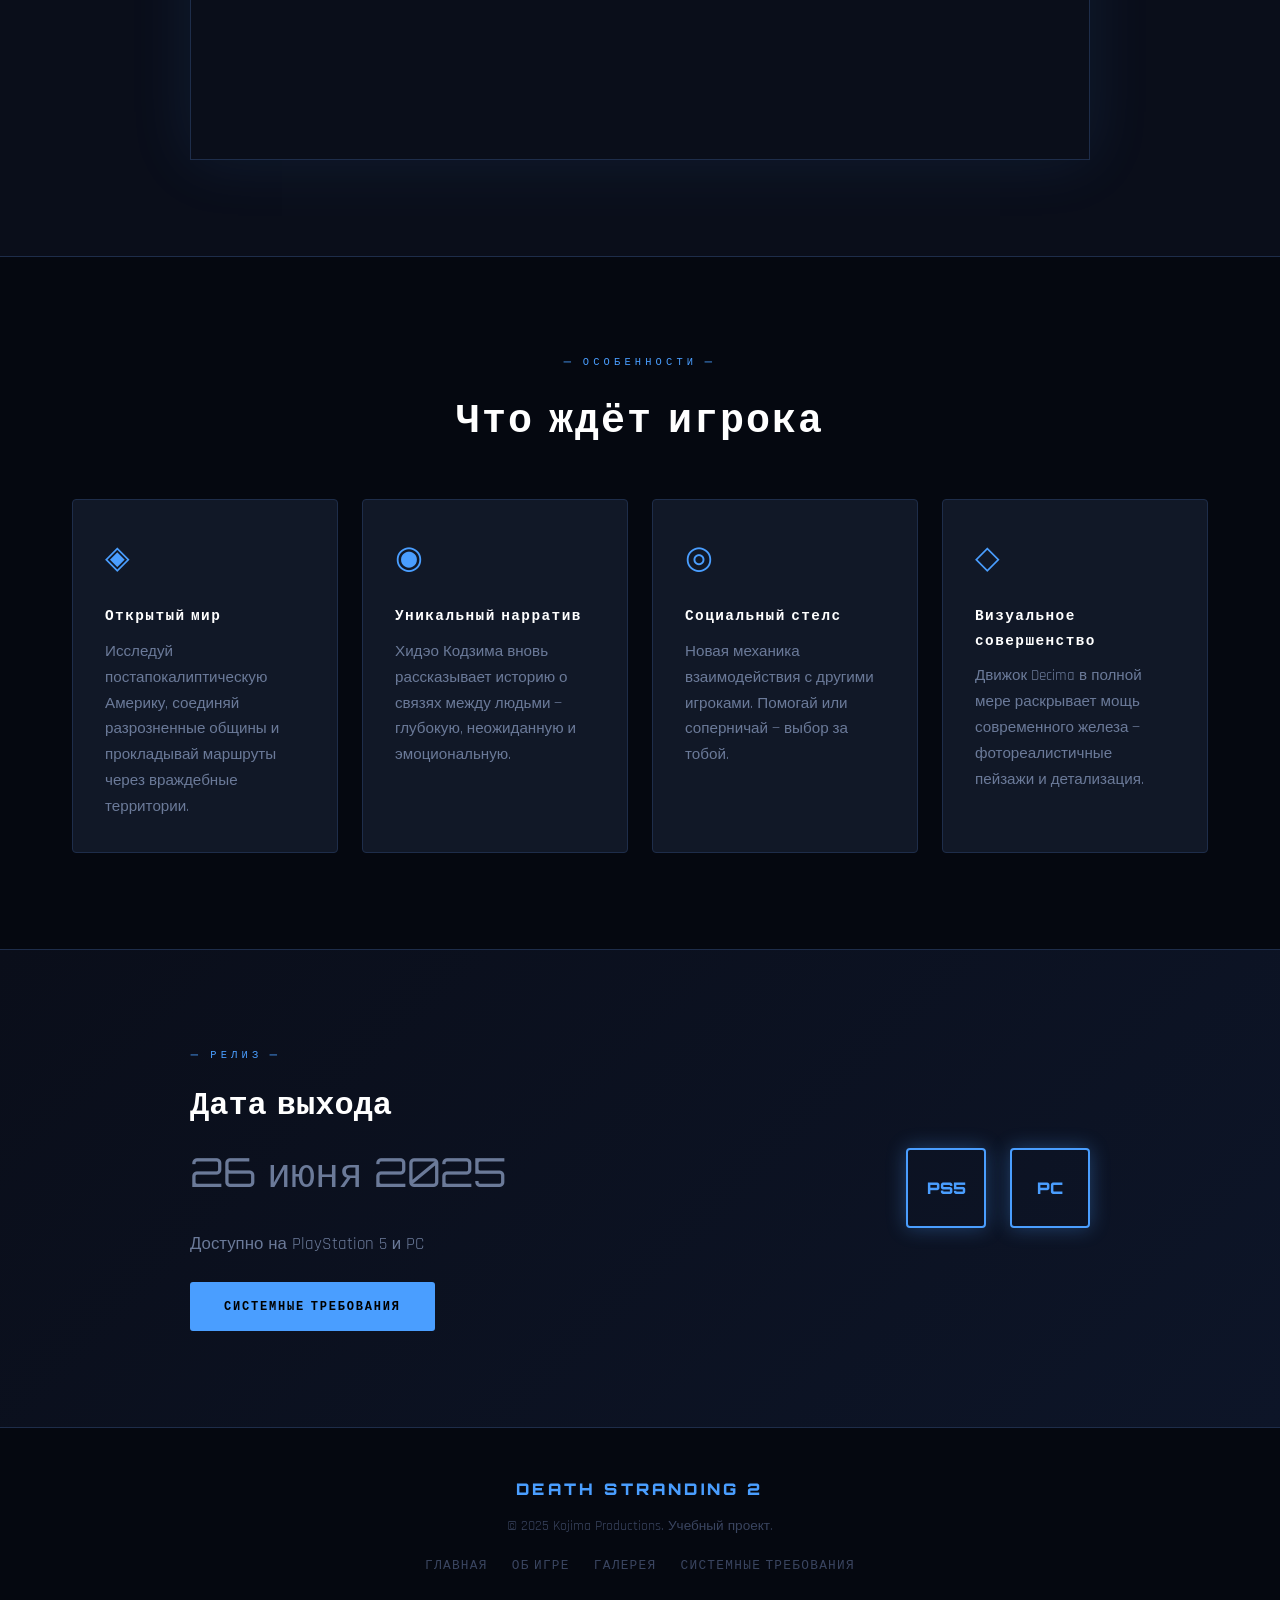
==== commit e23fd4e3: "Change video source to Vimeo for trailer" ====
--- a/index.html
+++ b/index.html
@@ -48,12 +48,10 @@
     </div>
     <div class="trailer-wrapper">
       <iframe
-        src="https://www.youtube-nocookie.com/embed/F79oEkMXElU?rel=0&modestbranding=1"
-        title="Death Stranding 2 Official Trailer"
+        src="https://player.vimeo.com/video/1199841381"
         frameborder="0"
-        allow="accelerometer; autoplay; clipboard-write; encrypted-media; gyroscope; picture-in-picture; web-share"
-        referrerpolicy="strict-origin-when-cross-origin"
-        allowfullscreen
+        allow="autoplay; fullscreen; picture-in-picture"
+        allowfullscreen>
       ></iframe>
     </div>
   </section>
--- a/style.css
+++ b/style.css
@@ -325,41 +325,19 @@
 .trailer-wrapper {
   max-width: 900px;
   margin: 0 auto;
+  position: relative;
+  padding-bottom: 50.625%; /* 16:9 ratio for 900px max */
+  height: 0;
+  overflow: hidden;
   border: 1px solid var(--border);
   box-shadow: 0 0 60px rgba(74, 158, 255, 0.1);
-  border-radius: 4px;
-  overflow: hidden;
-}
-
-.trailer-thumb {
-  display: block;
-  position: relative;
-  line-height: 0;
-}
-
-.trailer-thumb img {
+}
+
+.trailer-wrapper iframe {
+  position: absolute;
+  top: 0; left: 0;
   width: 100%;
-  height: auto;
-  display: block;
-  transition: filter .3s;
-}
-
-.trailer-thumb:hover img {
-  filter: brightness(0.7);
-}
-
-.trailer-play {
-  position: absolute;
-  top: 50%; left: 50%;
-  transform: translate(-50%, -50%);
-  opacity: 0.9;
-  transition: opacity .3s, transform .3s;
-  filter: drop-shadow(0 0 20px rgba(74, 158, 255, 0.6));
-}
-
-.trailer-thumb:hover .trailer-play {
-  opacity: 1;
-  transform: translate(-50%, -50%) scale(1.1);
+  height: 100%;
 }
 
 /* ===========================
@@ -649,70 +627,41 @@
   position: relative;
 }
 
-/* Scene placeholders using gradients */
+/* Scene images */
 .scene-1 {
-  background: linear-gradient(135deg, #0a1a2e 0%, #0d2a4a 40%, #1a3a5c 70%, #0a1a2e 100%);
-}
-.scene-1::after {
-  content: '◈ Горный ландшафт';
-  position: absolute; bottom: 10px; left: 10px;
-  font-family: var(--font-title); font-size: 0.6rem; color: var(--accent);
-  letter-spacing: 0.15em; opacity: 0.6;
+  background-image: url('img/screenshot1.jpg');
+  background-size: cover;
+  background-position: center;
 }
 
 .scene-2 {
-  background: linear-gradient(160deg, #050a14 0%, #0a1e36 50%, #061424 100%);
-}
-.scene-2::before {
-  content: '';
-  position: absolute; inset: 0;
-  background: repeating-linear-gradient(
-    100deg, transparent 0px, transparent 8px,
-    rgba(74,158,255,0.1) 8px, rgba(74,158,255,0.1) 9px
-  );
+  background-image: url('img/screenshot2.jpg');
+  background-size: cover;
+  background-position: center;
 }
 
 .scene-3 {
-  background: linear-gradient(120deg, #0c1a0c 0%, #0a200a 30%, #152515 60%, #0c2c0c 100%);
-}
-.scene-3::after {
-  content: '';
-  position: absolute; bottom: 0; left: 0; right: 0; height: 40%;
-  background: linear-gradient(to top, rgba(20,80,20,0.3), transparent);
+  background-image: url('img/screenshot3.jpg');
+  background-size: cover;
+  background-position: center;
 }
 
 .scene-4 {
-  background: linear-gradient(180deg, #02050a 0%, #050d1a 50%, #0a1428 100%);
-}
-.scene-4::before {
-  content: '';
-  position: absolute;
-  top: 30%; left: 40%;
-  width: 120px; height: 2px;
-  background: linear-gradient(90deg, transparent, var(--accent), transparent);
-  opacity: 0.4;
-  box-shadow: 0 0 20px var(--accent);
+  background-image: url('img/screenshot4.jpg');
+  background-size: cover;
+  background-position: center;
 }
 
 .scene-5 {
-  background: linear-gradient(135deg, #1a0a0a 0%, #2a0a14 40%, #1a0a20 100%);
-}
-.scene-5::before {
-  content: '';
-  position: absolute; inset: 0;
-  background: radial-gradient(circle at 50% 40%, rgba(200,80,80,0.2) 0%, transparent 60%);
+  background-image: url('img/screenshot5.jpg');
+  background-size: cover;
+  background-position: center;
 }
 
 .scene-6 {
-  background: linear-gradient(160deg, #080814 0%, #0e0e2a 50%, #060618 100%);
-}
-.scene-6::before {
-  content: '';
-  position: absolute; inset: 0;
-  background: repeating-linear-gradient(
-    0deg, transparent, transparent 30px,
-    rgba(100,100,200,0.04) 30px, rgba(100,100,200,0.04) 31px
-  );
+  background-image: url('img/screenshot6.jpg');
+  background-size: cover;
+  background-position: center;
 }
 
 .gallery-caption {
